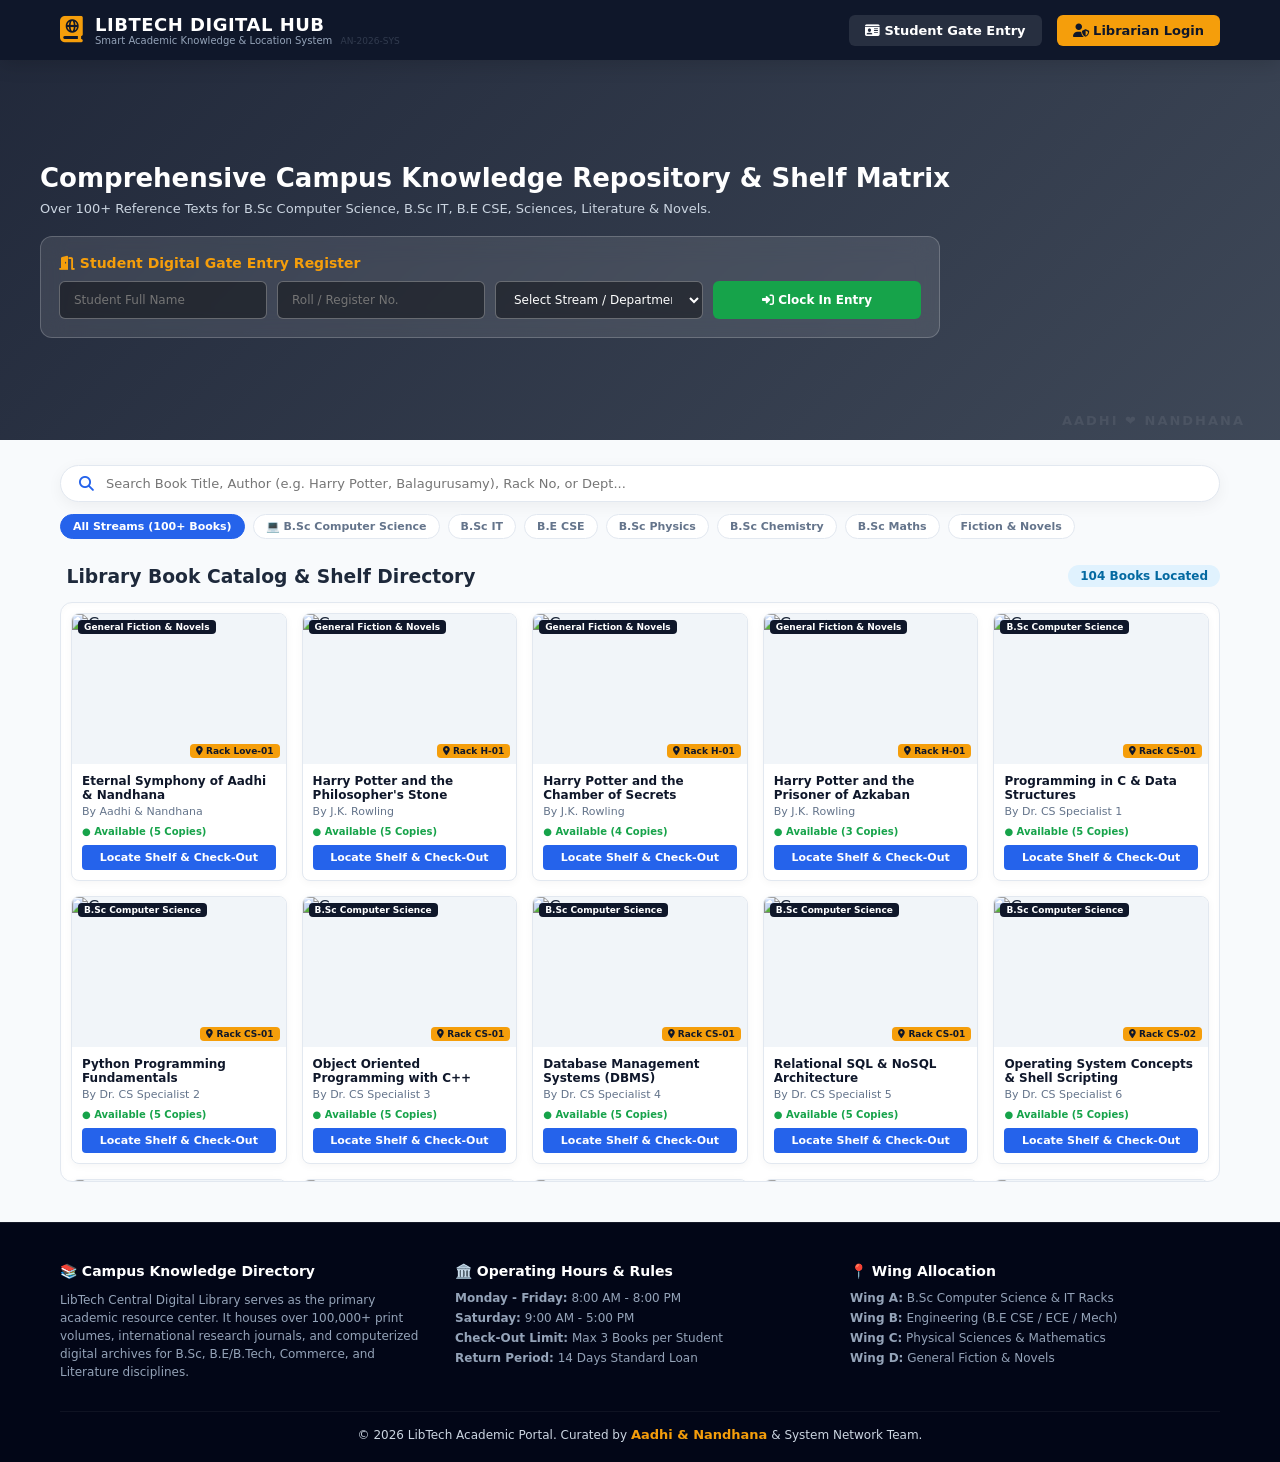
==== index.html @ e2a4941c "Add files via upload" ====
<!DOCTYPE html>
<html lang="en">
<head>
    <meta charset="UTF-8">
    <meta name="viewport" content="width=device-width, initial-scale=1.0">
    <title>Central Digital Library & Academic Directory</title>
    <link rel="stylesheet" href="style.css">
    <link rel="stylesheet" href="https://cdnjs.cloudflare.com/ajax/libs/font-awesome/6.4.0/css/all.min.css">
    <script src="https://www.gstatic.com/firebasejs/8.10.1/firebase-app.js"></script>
    <script src="https://www.gstatic.com/firebasejs/8.10.1/firebase-database.js"></script>
    <style>
        /* VERY SUBTLE GHOST WATERMARK (ஒத்து பாத்தா மட்டும் தெரியுற மாதிரி) */
        .hero-secret-watermark {
            position: absolute;
            right: 35px;
            bottom: 12px;
            font-size: 13px;
            font-weight: 800;
            color: rgba(255, 255, 255, 0.08); /* Very Low Opacity */
            letter-spacing: 2px;
            pointer-events: none;
            user-select: none;
            z-index: 10;
        }
    </style>
</head>
<body>

    <!-- Header Navigation -->
    <header class="navbar">
        <div class="nav-container">
            <div class="logo">
                <i class="fa-solid fa-book-atlas logo-icon"></i>
                <div>
                    <h1>LIBTECH DIGITAL HUB</h1>
                    <small>Smart Academic Knowledge & Location System <span class="secret-code-tag">AN-2026-SYS</span></small>
                </div>
            </div>
            <nav class="nav-links">
                <a href="#entry-section" class="btn-entry-nav"><i class="fa-solid fa-id-card"></i> Student Gate Entry</a>
                <a href="login.html" class="btn-admin"><i class="fa-solid fa-user-shield"></i> Librarian Login</a>
            </nav>
        </div>
    </header>

    <!-- Hero Banner -->
    <section class="hero-banner">
        <div class="hero-overlay">
            
            <!-- SECRET GHOST WATERMARK (உன்னிப்பா பாத்தா மட்டும் தெரியும்) -->
            <div class="hero-secret-watermark">AADHI ❤️ NANDHANA</div>

            <div class="hero-content">
                <h2>Comprehensive Campus Knowledge Repository & Shelf Matrix</h2>
                <p>Over 100+ Reference Texts for B.Sc Computer Science, B.Sc IT, B.E CSE, Sciences, Literature & Novels.</p>
                
                <!-- Gate Clock-In Form -->
                <div class="entry-card" id="entry-section">
                    <h3><i class="fa-solid fa-door-open"></i> Student Digital Gate Entry Register</h3>
                    <form id="gateEntryForm" onsubmit="submitGateEntry(event)">
                        <div class="entry-grid">
                            <input type="text" id="gateStudentName" placeholder="Student Full Name" required>
                            <input type="text" id="gateRollNo" placeholder="Roll / Register No." required>
                            <select id="gateDept" required>
                                <option value="">Select Stream / Department</option>
                                <option value="B.Sc Computer Science">💻 B.Sc Computer Science</option>
                                <option value="B.Sc IT">💻 B.Sc Information Technology</option>
                                <option value="B.E CSE">⚙️ B.E Computer Science (CSE)</option>
                                <option value="B.Sc Physics">⚛️ B.Sc Physics</option>
                                <option value="B.Sc Chemistry">🧪 B.Sc Chemistry</option>
                                <option value="B.Sc Mathematics">📐 B.Sc Mathematics</option>
                                <option value="B.Com / BBA">📊 B.Com / Commerce / BBA</option>
                                <option value="B.A Literature">📚 B.A Literature & Novels</option>
                            </select>
                            <button type="submit" class="btn-gate"><i class="fa-solid fa-right-to-bracket"></i> Clock In Entry</button>
                        </div>
                    </form>
                </div>
            </div>
        </div>
    </section>

    <div class="container">
        
        <!-- Search & Department Pill Filters -->
        <div class="filter-wrapper">
            <div class="search-bar">
                <i class="fa-solid fa-magnifying-glass"></i>
                <input type="text" id="searchInput" placeholder="Search Book Title, Author (e.g. Harry Potter, Balagurusamy), Rack No, or Dept..." onkeyup="filterBooks()">
            </div>
            
            <div class="dept-pills" id="deptFilterContainer">
                <button class="pill active" onclick="filterByDept('ALL')">All Streams (100+ Books)</button>
                <button class="pill" onclick="filterByDept('B.Sc Computer Science')">💻 B.Sc Computer Science</button>
                <button class="pill" onclick="filterByDept('B.Sc IT')">B.Sc IT</button>
                <button class="pill" onclick="filterByDept('B.E CSE')">B.E CSE</button>
                <button class="pill" onclick="filterByDept('B.Sc Physics')">B.Sc Physics</button>
                <button class="pill" onclick="filterByDept('B.Sc Chemistry')">B.Sc Chemistry</button>
                <button class="pill" onclick="filterByDept('B.Sc Mathematics')">B.Sc Maths</button>
                <button class="pill" onclick="filterByDept('General Fiction & Novels')">Fiction & Novels</button>
            </div>
        </div>

        <!-- Catalog Header -->
        <div class="catalog-header">
            <h3><i class="fa-solid fa-shelves"></i> Library Book Catalog & Shelf Directory</h3>
            <span id="bookCountBadge" class="count-badge">Loading...</span>
        </div>

        <!-- Scrollable Container Box for 100 Books -->
        <div class="books-scroll-box">
            <div class="books-grid" id="booksContainer">
                <div class="loading-state">
                    <i class="fa-solid fa-bolt fa-spin"></i> Syncing 100+ Books Matrix...
                </div>
            </div>
        </div>

        <!-- Book Detail & Shelf Location Modal Popup -->
        <div class="modal-overlay" id="reserveModal">
            <div class="modal-content">
                <button class="modal-close" onclick="closeModal()">&times;</button>
                <div class="modal-body-grid">
                    <img id="modalBookImg" src="" alt="Book Cover" class="modal-cover">
                    <div class="modal-details">
                        <span id="modalBookDept" class="badge-dept"></span>
                        <h2 id="modalBookTitle"></h2>
                        <p id="modalBookAuthor" class="author-text"></p>
                        
                        <!-- RACK LOCATION BOX -->
                        <div class="location-box">
                            <h4><i class="fa-solid fa-map-pin"></i> Shelf Location Finder</h4>
                            <div class="loc-grid">
                                <div><span>Rack No:</span> <strong id="modalRackNo"></strong></div>
                                <div><span>Row / Shelf:</span> <strong id="modalRowNo"></strong></div>
                                <div><span>Floor / Wing:</span> <strong id="modalWingNo"></strong></div>
                            </div>
                        </div>

                        <p id="modalBookDesc" class="desc-text"></p>
                        <div class="stock-info" id="modalStockStatus"></div>

                        <form id="reserveForm" onsubmit="submitReservation(event)">
                            <input type="hidden" id="modalBookId">
                            <div class="form-group">
                                <label>Student Borrower Name</label>
                                <input type="text" id="studentName" required placeholder="Enter Full Name">
                            </div>
                            <div class="form-group">
                                <label>Roll Number / Register ID</label>
                                <input type="text" id="studentId" required placeholder="Enter Register No.">
                            </div>
                            <button type="submit" class="btn-modal-reserve" id="btnModalSubmit">Request Book Check-Out</button>
                        </form>
                    </div>
                </div>
            </div>
        </div>

    </div>

    <!-- RICH FOOTER DESCRIPTION & ACADEMIC INDEX -->
    <footer class="rich-footer">
        <div class="footer-container">
            <div class="footer-grid">
                <div class="footer-col">
                    <h4>📚 Campus Knowledge Directory</h4>
                    <p>LibTech Central Digital Library serves as the primary academic resource center. It houses over 100,000+ print volumes, international research journals, and computerized digital archives for B.Sc, B.E/B.Tech, Commerce, and Literature disciplines.</p>
                </div>
                <div class="footer-col">
                    <h4>🏛️ Operating Hours & Rules</h4>
                    <ul>
                        <li><strong>Monday - Friday:</strong> 8:00 AM - 8:00 PM</li>
                        <li><strong>Saturday:</strong> 9:00 AM - 5:00 PM</li>
                        <li><strong>Check-Out Limit:</strong> Max 3 Books per Student</li>
                        <li><strong>Return Period:</strong> 14 Days Standard Loan</li>
                    </ul>
                </div>
                <div class="footer-col">
                    <h4>📍 Wing Allocation</h4>
                    <ul>
                        <li><strong>Wing A:</strong> B.Sc Computer Science & IT Racks</li>
                        <li><strong>Wing B:</strong> Engineering (B.E CSE / ECE / Mech)</li>
                        <li><strong>Wing C:</strong> Physical Sciences & Mathematics</li>
                        <li><strong>Wing D:</strong> General Fiction & Novels</li>
                    </ul>
                </div>
            </div>
            <div class="footer-bottom">
                <p>&copy; 2026 LibTech Academic Portal. Curated by <span class="secret-credit">Aadhi & Nandhana</span> & System Network Team.</p>
            </div>
        </div>
    </footer>

    <script src="script.js"></script>
</body>
</html>
---- style.css ----
* {
    margin: 0;
    padding: 0;
    box-sizing: border-box;
    font-family: 'Inter', 'Segoe UI', system-ui, -apple-system, sans-serif;
}

:root {
    --primary: #0f172a;
    --brand-blue: #2563eb;
    --accent-gold: #f59e0b;
    --bg-light: #f8fafc;
    --card-bg: #ffffff;
    --text-dark: #1e293b;
    --text-muted: #64748b;
    --border-color: #e2e8f0;
}

body {
    background-color: var(--bg-light);
    color: var(--text-dark);
    overflow-x: hidden;
}

/* Navbar */
.navbar {
    background: var(--primary);
    color: white;
    padding: 14px 0;
    position: sticky;
    top: 0;
    z-index: 100;
    box-shadow: 0 4px 20px rgba(0,0,0,0.15);
}
.nav-container {
    max-width: 1200px;
    margin: 0 auto;
    padding: 0 20px;
    display: flex;
    justify-content: space-between;
    align-items: center;
}
.logo {
    display: flex;
    align-items: center;
    gap: 12px;
}
.logo-icon {
    font-size: 26px;
    color: var(--accent-gold);
}
.logo h1 {
    font-size: 18px;
    letter-spacing: 0.5px;
}
.logo small {
    font-size: 10px;
    color: #94a3b8;
    display: block;
}
.secret-code-tag {
    opacity: 0.25;
    font-size: 9px;
    margin-left: 5px;
}

.nav-links {
    display: flex;
    gap: 15px;
}
.nav-links a, .btn-logout {
    text-decoration: none;
    font-size: 13px;
    font-weight: 600;
    padding: 8px 16px;
    border-radius: 6px;
    transition: 0.3s;
}
.btn-entry-nav {
    background: rgba(255,255,255,0.1);
    color: white;
}
.btn-admin {
    background: var(--accent-gold);
    color: var(--primary) !important;
}

/* Hero Section */
.hero-banner {
    background: url('https://images.unsplash.com/photo-1521587760476-6c12a4b040da?auto=format&fit=crop&w=1600&q=80') center/cover no-repeat;
    position: relative;
    min-height: 380px;
}
.hero-overlay {
    background: linear-gradient(135deg, rgba(15, 23, 42, 0.92), rgba(30, 41, 59, 0.85));
    min-height: 380px;
    display: flex;
    align-items: center;
    padding: 30px 20px;
    position: relative;
}

/* SECRET GHOST WATERMARK (உற்று பாத்தா மட்டும் தெரியுற சீக்ரெட்) */
.hero-secret-watermark {
    position: absolute;
    right: 30px;
    bottom: 15px;
    font-size: 14px;
    font-weight: 800;
    color: rgba(255, 255, 255, 0.08); /* Extremely Subtle Opacity */
    letter-spacing: 2px;
    pointer-events: none;
    user-select: none;
}

.hero-content {
    max-width: 1200px;
    margin: 0 auto;
    color: white;
    width: 100%;
    position: relative;
    z-index: 2;
}
.hero-content h2 {
    font-size: 26px;
    margin-bottom: 8px;
    font-weight: 800;
}
.hero-content p {
    color: #cbd5e1;
    font-size: 13px;
    margin-bottom: 20px;
}

/* Entry Log Card */
.entry-card {
    background: rgba(255, 255, 255, 0.1);
    backdrop-filter: blur(12px);
    border: 1px solid rgba(255, 255, 255, 0.2);
    padding: 18px;
    border-radius: 12px;
    max-width: 900px;
}
.entry-card h3 {
    font-size: 14px;
    margin-bottom: 10px;
    color: var(--accent-gold);
}
.entry-grid {
    display: grid;
    grid-template-columns: repeat(auto-fit, minmax(180px, 1fr));
    gap: 10px;
}
.entry-grid input, .entry-grid select {
    padding: 10px 14px;
    border-radius: 6px;
    border: 1px solid rgba(255,255,255,0.3);
    background: rgba(0,0,0,0.4);
    color: white;
    font-size: 12px;
    outline: none;
}
.entry-grid select option { background: var(--primary); }
.btn-gate {
    background: #16a34a;
    color: white;
    border: none;
    padding: 10px;
    border-radius: 6px;
    font-weight: bold;
    cursor: pointer;
    font-size: 12px;
}

/* Main Container */
.container {
    max-width: 1200px;
    margin: 25px auto;
    padding: 0 20px;
}

/* Filters */
.filter-wrapper {
    margin-bottom: 20px;
}
.search-bar {
    background: white;
    display: flex;
    align-items: center;
    padding: 10px 18px;
    border-radius: 30px;
    box-shadow: 0 4px 15px rgba(0,0,0,0.05);
    border: 1px solid var(--border-color);
    margin-bottom: 12px;
}
.search-bar i { color: var(--brand-blue); margin-right: 12px; font-size: 15px; }
.search-bar input {
    border: none;
    outline: none;
    width: 100%;
    font-size: 13px;
}

.dept-pills {
    display: flex;
    gap: 8px;
    overflow-x: auto;
    padding-bottom: 6px;
}
.pill {
    background: white;
    border: 1px solid var(--border-color);
    padding: 5px 12px;
    border-radius: 20px;
    font-size: 11px;
    font-weight: 600;
    color: var(--text-muted);
    cursor: pointer;
    white-space: nowrap;
    transition: 0.2s;
}
.pill.active, .pill:hover {
    background: var(--brand-blue);
    color: white;
    border-color: var(--brand-blue);
}

/* SCROLLABLE CATALOG BOX FOR 100+ COMPACT BOOKS */
.catalog-header {
    display: flex;
    justify-content: space-between;
    align-items: center;
    margin-bottom: 15px;
}
.count-badge {
    background: #e0f2fe;
    color: #0369a1;
    font-weight: bold;
    font-size: 12px;
    padding: 4px 12px;
    border-radius: 12px;
}

/* Compact Books Grid & Scroll Container */
.books-scroll-box {
    max-height: 580px;
    overflow-y: auto;
    padding: 10px;
    background: #ffffff;
    border-radius: 12px;
    border: 1px solid var(--border-color);
    box-shadow: inset 0 2px 6px rgba(0,0,0,0.02);
}
.books-scroll-box::-webkit-scrollbar {
    width: 8px;
}
.books-scroll-box::-webkit-scrollbar-thumb {
    background: #cbd5e1;
    border-radius: 4px;
}

/* Small Compact Box Cards */
.books-grid {
    display: grid;
    grid-template-columns: repeat(auto-fill, minmax(180px, 1fr));
    gap: 15px;
}
.book-card {
    background: white;
    border-radius: 8px;
    overflow: hidden;
    border: 1px solid var(--border-color);
    box-shadow: 0 2px 8px rgba(0,0,0,0.04);
    transition: transform 0.2s ease, box-shadow 0.2s ease;
    display: flex;
    flex-direction: column;
}
.book-card:hover {
    transform: translateY(-3px);
    box-shadow: 0 8px 18px rgba(0,0,0,0.1);
}
.cover-wrapper {
    position: relative;
    height: 150px;
    background: #f1f5f9;
}
.cover-wrapper img {
    width: 100%;
    height: 100%;
    object-fit: cover;
}
.badge-dept {
    position: absolute;
    top: 6px;
    left: 6px;
    background: var(--primary);
    color: white;
    font-size: 9px;
    font-weight: bold;
    padding: 2px 6px;
    border-radius: 4px;
}
.badge-rack-tag {
    position: absolute;
    bottom: 6px;
    right: 6px;
    background: var(--accent-gold);
    color: var(--primary);
    font-size: 9px;
    font-weight: bold;
    padding: 2px 6px;
    border-radius: 4px;
}

.card-body {
    padding: 10px;
    display: flex;
    flex-direction: column;
    justify-content: space-between;
    flex: 1;
}
.book-title {
    font-size: 12px;
    font-weight: 700;
    color: var(--primary);
    margin-bottom: 2px;
    line-height: 1.2;
    display: -webkit-box;
    -webkit-line-clamp: 2;
    -webkit-box-orient: vertical;
    overflow: hidden;
}
.book-author {
    font-size: 11px;
    color: var(--text-muted);
    margin-bottom: 8px;
}
.stock-status {
    font-size: 10px;
    font-weight: bold;
    margin-bottom: 8px;
}
.in-stock { color: #16a34a; }

.btn-reserve-card {
    background: var(--brand-blue);
    color: white;
    border: none;
    padding: 6px;
    border-radius: 4px;
    font-weight: 600;
    font-size: 11px;
    cursor: pointer;
    width: 100%;
}

/* FIX MODAL OVERLAY & POPUP */
.modal-overlay {
    position: fixed !important;
    top: 0 !important;
    left: 0 !important;
    width: 100vw !important;
    height: 100vh !important;
    background: rgba(15, 23, 42, 0.8) !important;
    backdrop-filter: blur(5px);
    display: none;
    justify-content: center;
    align-items: center;
    padding: 20px;
    z-index: 99999 !important;
}
.modal-content {
    background: white;
    width: 100%;
    max-width: 600px;
    border-radius: 12px;
    padding: 20px;
    position: relative;
    max-height: 90vh;
    overflow-y: auto;
    box-shadow: 0 20px 40px rgba(0,0,0,0.3);
}
.modal-close {
    position: absolute;
    top: 12px;
    right: 15px;
    font-size: 22px;
    background: none;
    border: none;
    cursor: pointer;
    color: var(--text-muted);
}
.modal-body-grid { display: grid; grid-template-columns: 140px 1fr; gap: 15px; }
.modal-cover { width: 100%; height: 190px; object-fit: cover; border-radius: 8px; background: #e2e8f0; }
.modal-details h2 { font-size: 16px; color: var(--primary); margin: 4px 0; }
.author-text { font-size: 12px; color: var(--text-muted); margin-bottom: 8px; }
.desc-text { font-size: 11px; color: #475569; line-height: 1.4; margin-bottom: 12px; }

/* Location Box in Modal */
.location-box {
    background: #fef3c7;
    border: 1px solid #fde68a;
    padding: 10px;
    border-radius: 6px;
    margin-bottom: 12px;
}
.location-box h4 { font-size: 11px; color: #b45309; margin-bottom: 6px; }
.loc-grid { display: grid; grid-template-columns: repeat(3, 1fr); gap: 6px; font-size: 11px; color: #78350f; }
.loc-grid strong { color: #92400e; font-size: 11px; display: block; }

.form-group { margin-bottom: 8px; }
.form-group label { display: block; font-size: 11px; font-weight: bold; margin-bottom: 3px; }
.form-group input { width: 100%; padding: 8px 10px; border: 1px solid var(--border-color); border-radius: 4px; font-size: 11px; }
.btn-modal-reserve { width: 100%; background: var(--brand-blue); color: white; border: none; padding: 10px; border-radius: 6px; font-weight: bold; cursor: pointer; margin-top: 8px; font-size: 12px; }

/* Rich Footer */
.rich-footer {
    background: #020617;
    color: #94a3b8;
    padding: 40px 0 20px 0;
    margin-top: 40px;
    border-top: 1px solid rgba(255,255,255,0.08);
}
.footer-container { max-width: 1200px; margin: 0 auto; padding: 0 20px; }
.footer-grid { display: grid; grid-template-columns: repeat(auto-fit, minmax(250px, 1fr)); gap: 25px; margin-bottom: 30px; }
.footer-col h4 { color: white; font-size: 14px; margin-bottom: 12px; }
.footer-col p { font-size: 12px; line-height: 1.5; }
.footer-col ul { list-style: none; }
.footer-col ul li { font-size: 12px; margin-bottom: 6px; }
.footer-bottom { text-align: center; padding-top: 15px; border-top: 1px solid rgba(255,255,255,0.05); font-size: 12px; color: #cbd5e1; }
.secret-credit { color: #f59e0b; font-weight: bold; font-size: 13px; }

@media (max-width: 600px) {
    .modal-body-grid { grid-template-columns: 1fr; }
    .modal-cover { height: 140px; }
}
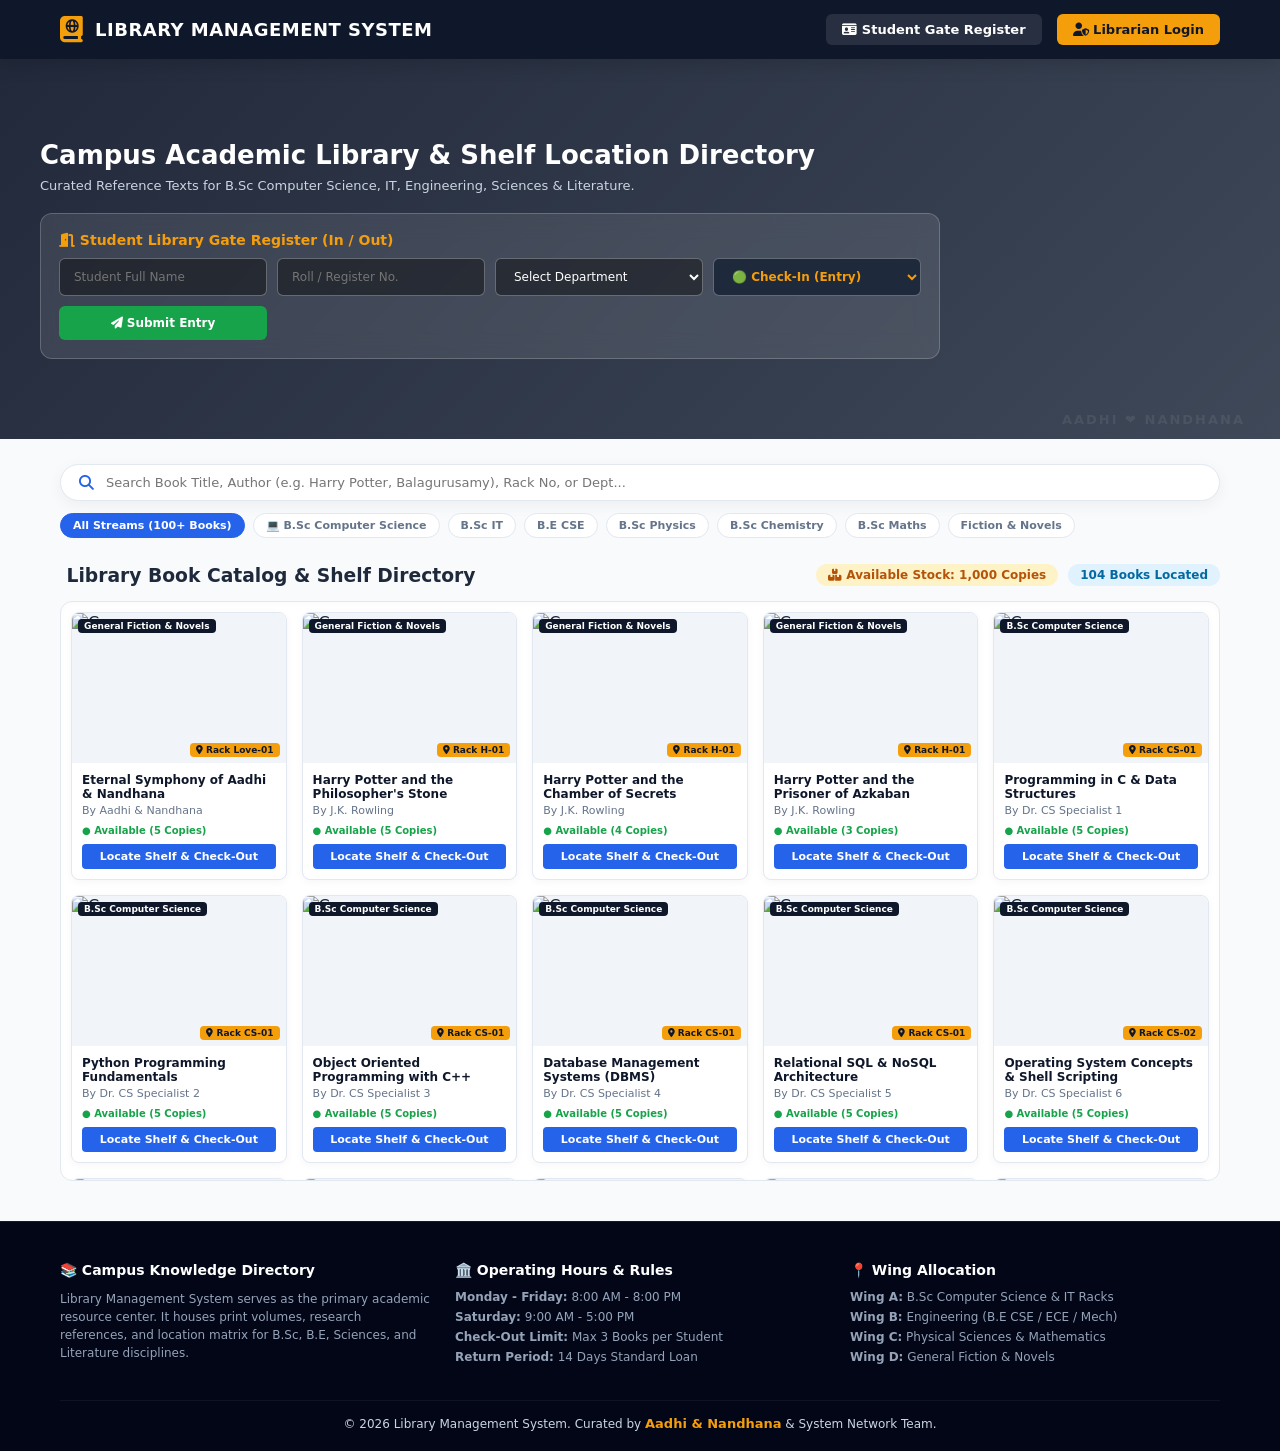
==== commit 96b0c3fa: "Update index.html" ====
--- a/index.html
+++ b/index.html
@@ -3,24 +3,75 @@
 <head>
     <meta charset="UTF-8">
     <meta name="viewport" content="width=device-width, initial-scale=1.0">
-    <title>Central Digital Library & Academic Directory</title>
+    <title>Library Management System</title>
     <link rel="stylesheet" href="style.css">
     <link rel="stylesheet" href="https://cdnjs.cloudflare.com/ajax/libs/font-awesome/6.4.0/css/all.min.css">
     <script src="https://www.gstatic.com/firebasejs/8.10.1/firebase-app.js"></script>
     <script src="https://www.gstatic.com/firebasejs/8.10.1/firebase-database.js"></script>
     <style>
-        /* VERY SUBTLE GHOST WATERMARK (ஒத்து பாத்தா மட்டும் தெரியுற மாதிரி) */
         .hero-secret-watermark {
             position: absolute;
             right: 35px;
             bottom: 12px;
             font-size: 13px;
             font-weight: 800;
-            color: rgba(255, 255, 255, 0.08); /* Very Low Opacity */
+            color: rgba(255, 255, 255, 0.08);
             letter-spacing: 2px;
             pointer-events: none;
             user-select: none;
             z-index: 10;
+        }
+        .author-box {
+            background: #f1f5f9;
+            border-left: 3px solid #2563eb;
+            padding: 8px 12px;
+            border-radius: 4px;
+            margin-bottom: 10px;
+        }
+        .author-box h5 {
+            font-size: 11px;
+            color: #1e293b;
+            margin-bottom: 2px;
+        }
+        .author-box p {
+            font-size: 11px;
+            color: #64748b;
+            margin: 0;
+            line-height: 1.3;
+        }
+        .chapters-container {
+            margin: 10px 0 14px 0;
+            background: #f8fafc;
+            border: 1px solid #e2e8f0;
+            border-radius: 6px;
+            padding: 10px;
+            max-height: 150px;
+            overflow-y: auto;
+        }
+        .chapters-container h5 {
+            font-size: 11px;
+            color: #1e293b;
+            margin-bottom: 6px;
+            display: flex;
+            align-items: center;
+            gap: 5px;
+        }
+        .chapter-pill {
+            font-size: 11px;
+            color: #475569;
+            padding: 4px 8px;
+            background: white;
+            border-radius: 4px;
+            margin-bottom: 4px;
+            border: 1px solid #e2e8f0;
+            display: flex;
+            align-items: center;
+            gap: 6px;
+        }
+        .gate-type-select {
+            background: #1e293b !important;
+            color: #f59e0b !important;
+            font-weight: 700;
         }
     </style>
 </head>
@@ -32,12 +83,11 @@
             <div class="logo">
                 <i class="fa-solid fa-book-atlas logo-icon"></i>
                 <div>
-                    <h1>LIBTECH DIGITAL HUB</h1>
-                    <small>Smart Academic Knowledge & Location System <span class="secret-code-tag">AN-2026-SYS</span></small>
+                    <h1>LIBRARY MANAGEMENT SYSTEM</h1>
                 </div>
             </div>
             <nav class="nav-links">
-                <a href="#entry-section" class="btn-entry-nav"><i class="fa-solid fa-id-card"></i> Student Gate Entry</a>
+                <a href="#entry-section" class="btn-entry-nav"><i class="fa-solid fa-id-card"></i> Student Gate Register</a>
                 <a href="login.html" class="btn-admin"><i class="fa-solid fa-user-shield"></i> Librarian Login</a>
             </nav>
         </div>
@@ -47,22 +97,21 @@
     <section class="hero-banner">
         <div class="hero-overlay">
             
-            <!-- SECRET GHOST WATERMARK (உன்னிப்பா பாத்தா மட்டும் தெரியும்) -->
             <div class="hero-secret-watermark">AADHI ❤️ NANDHANA</div>
 
             <div class="hero-content">
-                <h2>Comprehensive Campus Knowledge Repository & Shelf Matrix</h2>
-                <p>Over 100+ Reference Texts for B.Sc Computer Science, B.Sc IT, B.E CSE, Sciences, Literature & Novels.</p>
+                <h2>Campus Academic Library & Shelf Location Directory</h2>
+                <p>Curated Reference Texts for B.Sc Computer Science, IT, Engineering, Sciences & Literature.</p>
                 
-                <!-- Gate Clock-In Form -->
+                <!-- Gate Clock-In / Clock-Out Form -->
                 <div class="entry-card" id="entry-section">
-                    <h3><i class="fa-solid fa-door-open"></i> Student Digital Gate Entry Register</h3>
+                    <h3><i class="fa-solid fa-door-open"></i> Student Library Gate Register (In / Out)</h3>
                     <form id="gateEntryForm" onsubmit="submitGateEntry(event)">
                         <div class="entry-grid">
                             <input type="text" id="gateStudentName" placeholder="Student Full Name" required>
                             <input type="text" id="gateRollNo" placeholder="Roll / Register No." required>
                             <select id="gateDept" required>
-                                <option value="">Select Stream / Department</option>
+                                <option value="">Select Department</option>
                                 <option value="B.Sc Computer Science">💻 B.Sc Computer Science</option>
                                 <option value="B.Sc IT">💻 B.Sc Information Technology</option>
                                 <option value="B.E CSE">⚙️ B.E Computer Science (CSE)</option>
@@ -72,7 +121,11 @@
                                 <option value="B.Com / BBA">📊 B.Com / Commerce / BBA</option>
                                 <option value="B.A Literature">📚 B.A Literature & Novels</option>
                             </select>
-                            <button type="submit" class="btn-gate"><i class="fa-solid fa-right-to-bracket"></i> Clock In Entry</button>
+                            <select id="gateMovementType" class="gate-type-select" required>
+                                <option value="CHECK-IN">🟢 Check-In (Entry)</option>
+                                <option value="CHECK-OUT">🔴 Check-Out (Exit)</option>
+                            </select>
+                            <button type="submit" class="btn-gate"><i class="fa-solid fa-paper-plane"></i> Submit Entry</button>
                         </div>
                     </form>
                 </div>
@@ -101,22 +154,27 @@
             </div>
         </div>
 
-        <!-- Catalog Header -->
+        <!-- Catalog Header with Total Inventory Badge -->
         <div class="catalog-header">
             <h3><i class="fa-solid fa-shelves"></i> Library Book Catalog & Shelf Directory</h3>
-            <span id="bookCountBadge" class="count-badge">Loading...</span>
-        </div>
-
-        <!-- Scrollable Container Box for 100 Books -->
+            <div style="display:flex; gap:10px; align-items:center;">
+                <span id="globalStockBadge" class="count-badge" style="background:#fef3c7; color:#b45309;">
+                    <i class="fa-solid fa-boxes-stacked"></i> Available Stock: 1,000 Copies
+                </span>
+                <span id="bookCountBadge" class="count-badge">Loading...</span>
+            </div>
+        </div>
+
+        <!-- Scrollable Books Grid -->
         <div class="books-scroll-box">
             <div class="books-grid" id="booksContainer">
                 <div class="loading-state">
-                    <i class="fa-solid fa-bolt fa-spin"></i> Syncing 100+ Books Matrix...
-                </div>
-            </div>
-        </div>
-
-        <!-- Book Detail & Shelf Location Modal Popup -->
+                    <i class="fa-solid fa-bolt fa-spin"></i> Loading Library Catalog...
+                </div>
+            </div>
+        </div>
+
+        <!-- Book Detail, Author Info, Chapters & Shelf Location Modal Popup -->
         <div class="modal-overlay" id="reserveModal">
             <div class="modal-content">
                 <button class="modal-close" onclick="closeModal()">&times;</button>
@@ -125,11 +183,16 @@
                     <div class="modal-details">
                         <span id="modalBookDept" class="badge-dept"></span>
                         <h2 id="modalBookTitle"></h2>
-                        <p id="modalBookAuthor" class="author-text"></p>
+                        
+                        <!-- AUTHOR DETAILS BOX -->
+                        <div class="author-box">
+                            <h5><i class="fa-solid fa-user-pen"></i> Author Profile:</h5>
+                            <p><strong id="modalBookAuthor"></strong> &bull; <span id="modalAuthorBio">Academic Specialist & Curriculum Author</span></p>
+                        </div>
                         
                         <!-- RACK LOCATION BOX -->
                         <div class="location-box">
-                            <h4><i class="fa-solid fa-map-pin"></i> Shelf Location Finder</h4>
+                            <h4><i class="fa-solid fa-map-pin"></i> Shelf Location Coordinates</h4>
                             <div class="loc-grid">
                                 <div><span>Rack No:</span> <strong id="modalRackNo"></strong></div>
                                 <div><span>Row / Shelf:</span> <strong id="modalRowNo"></strong></div>
@@ -137,7 +200,18 @@
                             </div>
                         </div>
 
-                        <p id="modalBookDesc" class="desc-text"></p>
+                        <!-- BOOK DESCRIPTION -->
+                        <div style="margin-bottom: 10px;">
+                            <h5 style="font-size: 11px; color:#1e293b; margin-bottom: 3px;"><i class="fa-solid fa-circle-info"></i> Book Overview:</h5>
+                            <p id="modalBookDesc" class="desc-text" style="margin-bottom: 0;"></p>
+                        </div>
+
+                        <!-- CHAPTERS / INDEX BREAKDOWN -->
+                        <div class="chapters-container">
+                            <h5><i class="fa-solid fa-list-ol"></i> Table of Contents / Chapters:</h5>
+                            <div id="modalChaptersList"></div>
+                        </div>
+
                         <div class="stock-info" id="modalStockStatus"></div>
 
                         <form id="reserveForm" onsubmit="submitReservation(event)">
@@ -150,7 +224,7 @@
                                 <label>Roll Number / Register ID</label>
                                 <input type="text" id="studentId" required placeholder="Enter Register No.">
                             </div>
-                            <button type="submit" class="btn-modal-reserve" id="btnModalSubmit">Request Book Check-Out</button>
+                            <button type="submit" class="btn-modal-reserve" id="btnModalSubmit">Confirm Book Check-Out</button>
                         </form>
                     </div>
                 </div>
@@ -159,13 +233,13 @@
 
     </div>
 
-    <!-- RICH FOOTER DESCRIPTION & ACADEMIC INDEX -->
+    <!-- FOOTER -->
     <footer class="rich-footer">
         <div class="footer-container">
             <div class="footer-grid">
                 <div class="footer-col">
                     <h4>📚 Campus Knowledge Directory</h4>
-                    <p>LibTech Central Digital Library serves as the primary academic resource center. It houses over 100,000+ print volumes, international research journals, and computerized digital archives for B.Sc, B.E/B.Tech, Commerce, and Literature disciplines.</p>
+                    <p>Library Management System serves as the primary academic resource center. It houses print volumes, research references, and location matrix for B.Sc, B.E, Sciences, and Literature disciplines.</p>
                 </div>
                 <div class="footer-col">
                     <h4>🏛️ Operating Hours & Rules</h4>
@@ -187,11 +261,11 @@
                 </div>
             </div>
             <div class="footer-bottom">
-                <p>&copy; 2026 LibTech Academic Portal. Curated by <span class="secret-credit">Aadhi & Nandhana</span> & System Network Team.</p>
+                <p>&copy; 2026 Library Management System. Curated by <span class="secret-credit">Aadhi & Nandhana</span> & System Network Team.</p>
             </div>
         </div>
     </footer>
 
     <script src="script.js"></script>
 </body>
-</html>+</html>
